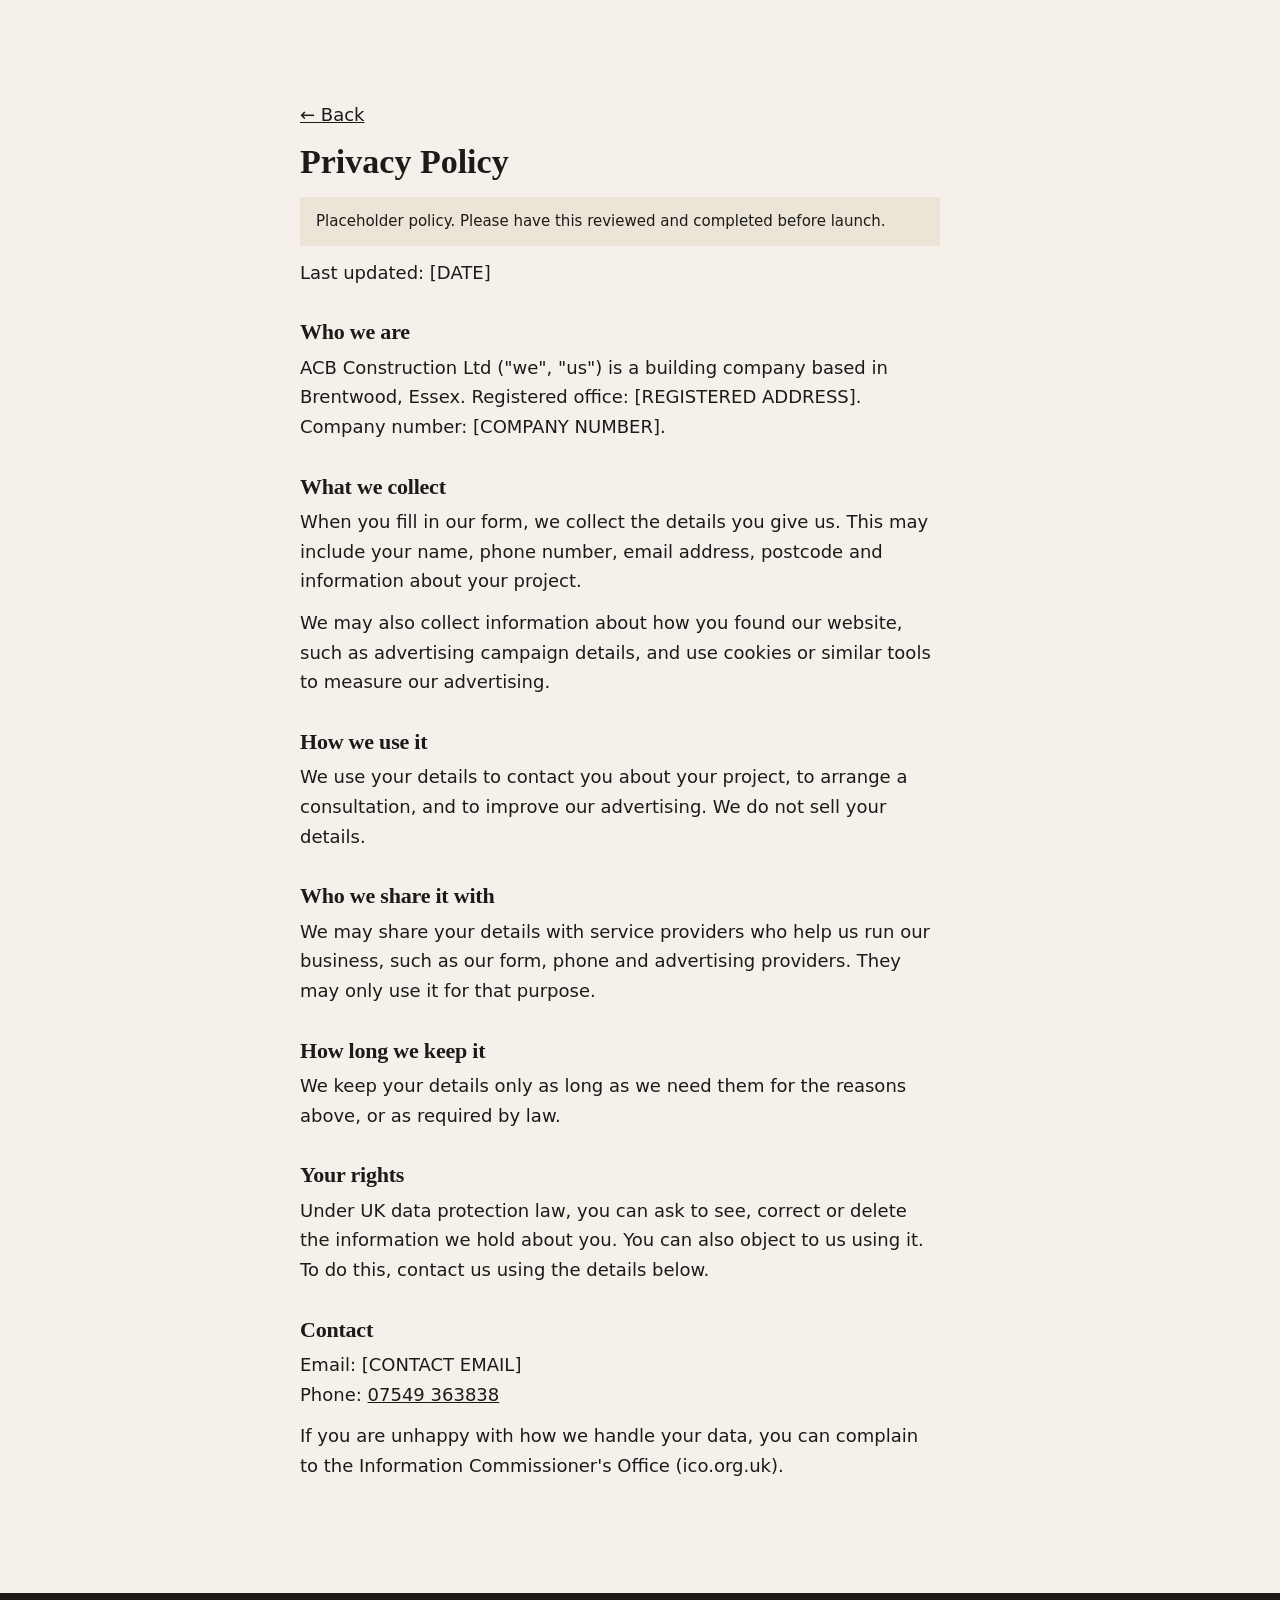
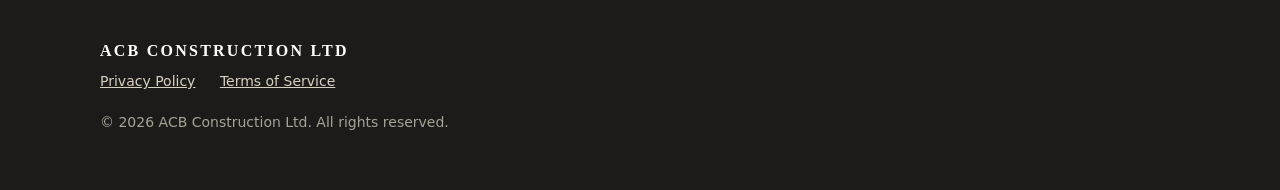
==== privacy.html @ 12256f3c "Serve funnel from site root with clean URLs Move pages out of /funnel so the landing page is at / an" ====
<!DOCTYPE html>
<html lang="en-GB">
<head>
  <meta charset="UTF-8">
  <meta name="viewport" content="width=device-width, initial-scale=1">
  <title>Privacy Policy | ACB Construction</title>
  <meta name="robots" content="noindex, nofollow">
  <link rel="stylesheet" href="/styles.css">

  <!-- GTM / META PIXEL HEAD CODE GOES HERE -->

</head>
<body>

  <!-- GTM BODY (NOSCRIPT) CODE GOES HERE -->

  <main class="section section--paper legal">
    <div class="container container--narrow">
      <p class="legal__back"><a href="/">&larr; Back</a></p>
      <h1>Privacy Policy</h1>
      <p class="legal__note">Placeholder policy. Please have this reviewed and completed before launch.</p>
      <p>Last updated: [DATE]</p>

      <h2>Who we are</h2>
      <p>ACB Construction Ltd ("we", "us") is a building company based in Brentwood, Essex. Registered office: [REGISTERED ADDRESS]. Company number: [COMPANY NUMBER].</p>

      <h2>What we collect</h2>
      <p>When you fill in our form, we collect the details you give us. This may include your name, phone number, email address, postcode and information about your project.</p>
      <p>We may also collect information about how you found our website, such as advertising campaign details, and use cookies or similar tools to measure our advertising.</p>

      <h2>How we use it</h2>
      <p>We use your details to contact you about your project, to arrange a consultation, and to improve our advertising. We do not sell your details.</p>

      <h2>Who we share it with</h2>
      <p>We may share your details with service providers who help us run our business, such as our form, phone and advertising providers. They may only use it for that purpose.</p>

      <h2>How long we keep it</h2>
      <p>We keep your details only as long as we need them for the reasons above, or as required by law.</p>

      <h2>Your rights</h2>
      <p>Under UK data protection law, you can ask to see, correct or delete the information we hold about you. You can also object to us using it. To do this, contact us using the details below.</p>

      <h2>Contact</h2>
      <p>Email: [CONTACT EMAIL]<br>Phone: <a href="tel:+447549363838">07549 363838</a></p>
      <p>If you are unhappy with how we handle your data, you can complain to the Information Commissioner's Office (ico.org.uk).</p>
    </div>
  </main>

  <footer class="footer">
    <div class="container footer__inner">
      <p class="footer__name">ACB Construction Ltd</p>
      <p class="footer__links"><a href="/privacy">Privacy Policy</a> <a href="/terms">Terms of Service</a></p>
      <p class="footer__copy">&copy; <span data-year>2026</span> ACB Construction Ltd. All rights reserved.</p>
    </div>
  </footer>

  <script src="/script.js" defer></script>
</body>
</html>
---- styles.css ----
/* ==========================================================
   ACB Construction — Funnel styles
   Mobile-first (390px). Vanilla CSS, no frameworks.

   BRAND COLOURS: the client site (aconstructionbuilds.co.uk) could not be
   loaded at build time. These are placeholder tokens (warm charcoal, stone,
   copper). Swap the values below once real brand colours are confirmed.
   ========================================================== */

:root {
  --ink: #1c1b19;          /* near-black text / dark sections */
  --ink-2: #26241f;        /* secondary dark */
  --paper: #f5f1ea;        /* off-white sections */
  --white: #ffffff;
  --stone: #d8d0c2;        /* lines, muted on dark */
  --muted: #5b574f;        /* muted text on light */
  --accent: #a8652f;       /* buttons / highlights */
  --accent-dark: #975b2a;  /* accent darkened ~10% (hover) */
  --ph: #3a3732;           /* image placeholder base */

  --font-head: "Iowan Old Style", "Palatino Linotype", Palatino, Georgia, "Noto Serif", serif;
  --font-body: system-ui, -apple-system, "Segoe UI", Roboto, "Helvetica Neue", Arial, sans-serif;

  --gutter: 24px;
  --section-y: 60px;
  --max: 1160px;
}

@media (min-width: 900px) {
  :root { --gutter: 40px; --section-y: 100px; }
}

/* ---------- Reset ---------- */
*, *::before, *::after { box-sizing: border-box; }
html { -webkit-text-size-adjust: 100%; scroll-behavior: smooth; }
@media (prefers-reduced-motion: reduce) { html { scroll-behavior: auto; } }
body {
  margin: 0;
  background: var(--paper);
  color: var(--ink);
  font-family: var(--font-body);
  font-size: 17px;
  line-height: 1.65;
  overflow-x: hidden;
}
@media (min-width: 900px) { body { font-size: 18px; } }
img { display: block; max-width: 100%; }
a { color: inherit; }
h1, h2, h3 { margin: 0; line-height: 1.15; }
h2 { font-family: var(--font-head); font-weight: 600; font-size: 28px; letter-spacing: -0.01em; }
@media (min-width: 900px) { h2 { font-size: 40px; } }
h3 { font-size: 18px; font-weight: 700; }
p { margin: 0; }
ul, ol { margin: 0; padding: 0; list-style: none; }

:focus-visible { outline: 3px solid var(--accent); outline-offset: 3px; }

/* ---------- Layout ---------- */
.container { width: 100%; max-width: var(--max); margin: 0 auto; padding: 0 var(--gutter); }
.container--narrow { max-width: 760px; }
.section { padding: var(--section-y) 0; }
.section--paper { background: var(--paper); }
.section--dark { background: var(--ink); color: var(--white); }
.lead { margin-top: 12px; font-size: 1.05em; color: var(--muted); max-width: 640px; }
.section--dark .lead { color: var(--stone); }

/* ---------- Buttons ---------- */
.btn {
  display: block;
  width: 100%;
  padding: 18px 28px;
  border: 0;
  border-radius: 4px;
  font: 700 17px/1.2 var(--font-body);
  text-align: center;
  text-decoration: none;
  cursor: pointer;
  transition: background-color .15s ease;
}
.btn--primary { background: var(--accent); color: var(--white); }
.btn--primary:hover { background: var(--accent-dark); }
@media (min-width: 640px) {
  .btn { display: inline-block; width: auto; }
}

/* ---------- Image placeholders ---------- */
.ph {
  position: relative;
  display: flex;
  align-items: center;
  justify-content: center;
  min-height: 400px;
  background-color: var(--ph);
  background-image: repeating-linear-gradient(135deg, rgba(255,255,255,.04) 0 2px, transparent 2px 22px);
  color: rgba(255,255,255,.7);
}
.ph__label {
  max-width: 34ch;
  padding: 0 24px;
  font: 600 12px/1.5 var(--font-body);
  letter-spacing: .08em;
  text-transform: uppercase;
  text-align: center;
}
.slot { font-style: italic; opacity: .8; }
.slot-inline { background: rgba(168,101,47,.2); padding: 0 4px; }

/* ---------- Hero ---------- */
.hero {
  position: relative;
  min-height: 80vh;
  min-height: 80svh;
  display: flex;
  flex-direction: column;
  color: var(--white);
  background: var(--ink);
  overflow: hidden;
}
@media (min-width: 900px) { .hero { min-height: 94vh; } }
.hero__img {
  position: absolute; inset: 0;
  width: 100%; height: 100%;
  min-height: 0;
  object-fit: cover;
}
.hero__img .ph__label { position: absolute; top: 16px; right: 16px; padding: 0; max-width: 26ch; text-align: right; font-size: 10px; opacity: .5; }
.hero__overlay {
  position: absolute; inset: 0;
  background: rgba(20,18,15,.58);
}
.hero__inner {
  position: relative;
  flex: 1;
  display: flex;
  flex-direction: column;
  align-items: center;
  justify-content: center;
  text-align: center;
  max-width: 860px;
  margin: 0 auto;
  padding: 56px var(--gutter) 40px;
  width: 100%;
}
.brand-mark {
  font: 600 15px/1 var(--font-head);
  letter-spacing: .22em;
  text-transform: uppercase;
  margin-bottom: 32px;
}
.eyebrow {
  font-size: 13px;
  font-weight: 600;
  letter-spacing: .1em;
  text-transform: uppercase;
  color: var(--stone);
  max-width: 34ch;
  margin-bottom: 16px;
}
.hero h1 {
  font-family: var(--font-head);
  font-weight: 700;
  font-size: 36px;
  letter-spacing: -0.015em;
}
@media (min-width: 900px) { .hero h1 { font-size: 56px; } }
.hero__sub {
  margin-top: 18px;
  max-width: 560px;
  color: #ece6dc;
}
.hero .btn { margin-top: 28px; }
.friction { margin-top: 12px; font-size: 14px; color: var(--stone); }
.hero__call { margin-top: 10px; font-size: 15px; }
.hero__call a, .form-call a, .help a { font-weight: 700; text-underline-offset: 3px; }

/* ---------- Trust strip ---------- */
.trust-strip {
  position: relative;
  display: flex;
  flex-wrap: wrap;
  justify-content: center;
  gap: 6px 0;
  padding: 16px var(--gutter);
  border-top: 1px solid rgba(255,255,255,.18);
  font-size: 13px;
  font-weight: 600;
  letter-spacing: .03em;
  color: var(--white);
}
.trust-strip li { padding: 0 14px; position: relative; }
.trust-strip li + li::before {
  content: "";
  position: absolute; left: 0; top: 50%;
  width: 4px; height: 4px; margin-top: -2px;
  background: var(--accent);
  border-radius: 50%;
}
.trust-strip--bar { background: var(--ink-2); border-top: 0; padding: 20px var(--gutter); }

/* ---------- Form ---------- */
.form-section h2, .form-section .lead { text-align: center; margin-left: auto; margin-right: auto; }
.form-embed {
  margin-top: 32px;
  min-height: 745px;
  background: var(--white);
  border-radius: 8px;
  border: 1px solid #e4ddd0;
  overflow: hidden;
}
.form-embed iframe { display: block; width: 100%; min-height: 745px; border: 0; }
.form-embed__placeholder {
  min-height: 745px;
  display: flex;
  flex-direction: column;
  align-items: center;
  justify-content: center;
  gap: 8px;
  padding: 24px;
  text-align: center;
  color: var(--muted);
  background-image: repeating-linear-gradient(135deg, rgba(0,0,0,.025) 0 2px, transparent 2px 22px);
}
.form-call { margin-top: 20px; text-align: center; color: var(--muted); }

/* ---------- Problem ---------- */
.pains {
  margin-top: 40px;
  display: grid;
  gap: 0;
  border-top: 1px solid rgba(255,255,255,.15);
}
.pain { padding: 24px 0; border-bottom: 1px solid rgba(255,255,255,.15); }
.pain h3 { font-size: 19px; margin-bottom: 6px; }
.pain p { color: var(--stone); max-width: 52ch; }
@media (min-width: 900px) {
  .pains { grid-template-columns: 1fr 1fr; column-gap: 64px; }
  .pain { padding: 32px 0; }
}

/* ---------- Mechanism ---------- */
.mechanism { position: relative; background: var(--ink); color: var(--white); }
.mechanism__img { width: 100%; height: 56vh; min-height: 400px; object-fit: cover; }
.mechanism__panel {
  background: var(--ink-2);
  padding: var(--section-y) var(--gutter);
}
.mech-points { margin-top: 32px; display: grid; gap: 24px; counter-reset: mech; }
.mech-points li {
  padding-left: 20px;
  border-left: 3px solid var(--accent);
}
.mech-points h3 { margin-bottom: 4px; }
.mech-points p { color: var(--stone); }
.mechanism .lead { color: var(--stone); }
@media (min-width: 900px) {
  .mechanism { min-height: 720px; }
  .mechanism__img { position: absolute; inset: 0; height: 100%; }
  .mechanism__panel {
    position: relative;
    width: 520px;
    margin-left: auto;
    min-height: 720px;
    padding: 80px 56px;
    background: rgba(28,27,25,.94);
    display: flex;
    flex-direction: column;
    justify-content: center;
  }
}

/* ---------- How it works ---------- */
.steps {
  margin: 40px 0;
  display: grid;
  gap: 32px;
}
.step { border-top: 2px solid var(--ink); padding-top: 18px; }
.step__num {
  display: block;
  font: 700 14px/1 var(--font-body);
  letter-spacing: .1em;
  color: var(--accent);
  margin-bottom: 12px;
}
.step h3 { margin-bottom: 6px; font-size: 20px; }
.step p { color: var(--muted); }
@media (min-width: 900px) {
  .steps { grid-template-columns: 1.15fr 1fr 1fr; gap: 48px; }
}

/* ---------- Split (What you get) ---------- */
.split { display: grid; background: var(--white); }
.split__img { width: 100%; height: 100%; min-height: 400px; object-fit: cover; }
.split__body { padding: var(--section-y) var(--gutter); }
.ticks { margin: 28px 0 36px; display: grid; gap: 16px; max-width: 640px; }
.ticks li { position: relative; padding-left: 30px; }
.ticks li::before {
  content: "";
  position: absolute; left: 2px; top: .5em;
  width: 12px; height: 7px;
  border-left: 2.5px solid var(--accent);
  border-bottom: 2.5px solid var(--accent);
  transform: rotate(-45deg);
}
@media (min-width: 900px) {
  .split { grid-template-columns: 1fr 1fr; min-height: 640px; }
  .split__body { padding: 96px 64px; align-self: center; }
}

/* ---------- Proof ---------- */
.proof { background: var(--ink); color: var(--white); padding-top: var(--section-y); }
.proof__head { margin-bottom: 40px; }
.proof .lead { color: var(--stone); }
.gallery { display: grid; gap: 2px; }
.gallery__item { position: relative; margin: 0; }
.gallery__item .ph, .gallery__item img { width: 100%; height: 420px; min-height: 400px; object-fit: cover; }
.gallery__item figcaption {
  position: absolute; left: 0; right: 0; bottom: 0;
  padding: 40px 20px 16px;
  background: linear-gradient(to top, rgba(0,0,0,.7), transparent);
  font-size: 14px;
  font-weight: 600;
}
.quote-overlay {
  position: absolute; inset: auto 0 0 0;
  margin: 0;
  padding: 28px 24px;
  background: rgba(20,18,15,.86);
}
.quote-overlay p { font: italic 500 20px/1.45 var(--font-head); }
.quote-overlay cite { display: block; margin-top: 10px; font-style: normal; font-size: 14px; color: var(--stone); }
@media (min-width: 760px) {
  .gallery { grid-template-columns: 1fr 1fr; }
  .gallery__item .ph, .gallery__item img { height: 50vw; max-height: 620px; }
}
.figures {
  display: grid;
  grid-template-columns: 1fr 1fr;
  gap: 32px 24px;
  padding-top: 48px;
  padding-bottom: var(--section-y);
}
.figures li { border-top: 1px solid rgba(255,255,255,.2); padding-top: 14px; }
.figures strong { display: block; font: 700 30px/1.1 var(--font-head); }
.figures span { font-size: 14px; color: var(--stone); }
.figures .slot strong { font-size: 22px; }
@media (min-width: 900px) { .figures { grid-template-columns: repeat(4, 1fr); } .figures strong { font-size: 40px; } }
.proof--tight .proof__head { margin-bottom: 32px; }
.proof--tight .gallery { padding-bottom: 0; }

/* ---------- FAQ ---------- */
.faq { margin-top: 32px; border-top: 1px solid #d9d0c1; }
.faq__item { border-bottom: 1px solid #d9d0c1; }
.faq__q {
  width: 100%;
  display: flex;
  justify-content: space-between;
  align-items: center;
  gap: 16px;
  padding: 20px 0;
  background: none;
  border: 0;
  font: 700 17px/1.4 var(--font-body);
  color: var(--ink);
  text-align: left;
  cursor: pointer;
}
.faq__q::after {
  content: "+";
  flex: 0 0 auto;
  font-size: 24px;
  font-weight: 400;
  color: var(--accent);
  line-height: 1;
}
.faq__q[aria-expanded="true"]::after { content: "\2212"; }
.faq__a { padding: 0 0 22px; color: var(--muted); max-width: 640px; }

/* ---------- Final CTA ---------- */
.final {
  position: relative;
  min-height: 560px;
  display: flex;
  align-items: center;
  justify-content: center;
  color: var(--white);
  text-align: center;
  overflow: hidden;
}
.final__img { position: absolute; inset: 0; width: 100%; height: 100%; object-fit: cover; }
.final__img .ph__label { position: absolute; bottom: 24px; opacity: .55; }
.final__overlay { position: absolute; inset: 0; background: rgba(20,18,15,.6); }
.final__inner { position: relative; padding: var(--section-y) var(--gutter); max-width: 720px; width: 100%; }
.final .lead { color: #ece6dc; margin: 12px auto 28px; }
@media (min-width: 900px) { .final { min-height: 75vh; } }

/* ---------- Footer ---------- */
.footer { background: var(--ink); color: var(--stone); padding: 48px 0 56px; font-size: 14px; }
.footer__inner { display: grid; gap: 10px; }
.footer__name { color: var(--white); font: 600 16px/1.2 var(--font-head); letter-spacing: .14em; text-transform: uppercase; }
.footer__links a { margin-right: 20px; }
.footer__copy { margin-top: 8px; opacity: .75; }

/* ---------- Sticky CTA ---------- */
.sticky-cta {
  position: fixed;
  left: 0; right: 0; bottom: 0;
  z-index: 50;
  display: flex;
  gap: 8px;
  padding: 10px 12px calc(10px + env(safe-area-inset-bottom));
  background: rgba(28,27,25,.96);
  transform: translateY(110%);
  transition: transform .2s ease;
}
.sticky-cta.is-visible { transform: translateY(0); }
.sticky-cta .btn { flex: 1; padding: 15px 16px; }
.sticky-cta__call {
  flex: 0 0 auto;
  display: flex;
  align-items: center;
  padding: 0 20px;
  border-radius: 4px;
  background: var(--white);
  color: var(--ink);
  font-weight: 700;
  text-decoration: none;
}
.sticky-cta__call:hover { background: #e6e6e6; }
@media (min-width: 900px) {
  .sticky-cta { justify-content: center; padding: 12px; }
  .sticky-cta .btn { flex: 0 0 auto; }
}
body.has-sticky { padding-bottom: 76px; }

/* ---------- Thank-you ---------- */
.thanks-hero { padding-top: 56px; }
.thanks-hero h1 {
  font-family: var(--font-head);
  font-size: 34px;
  font-weight: 700;
  letter-spacing: -0.01em;
}
@media (min-width: 900px) { .thanks-hero h1 { font-size: 48px; } }
.next-steps { margin: 36px 0 28px; display: grid; gap: 20px; }
.next-steps li {
  padding: 22px 22px 22px 20px;
  border-left: 3px solid var(--accent);
  background: var(--ink-2);
}
.next-steps p { color: #ece6dc; }
.reinforce { font-weight: 700; }
.help { margin-top: 14px; color: var(--stone); }

/* ---------- Legal ---------- */
.legal h1 { font-family: var(--font-head); font-size: 34px; margin-bottom: 16px; }
.legal h2 { font-size: 22px; margin: 32px 0 8px; }
.legal p { margin-bottom: 12px; max-width: 640px; }
.legal__back { margin-bottom: 24px; }
.legal__note { padding: 12px 16px; background: #ece4d6; font-size: 15px; }

/* Mobile tidy-ups */
@media (max-width: 639px) {
  .hero__img .ph__label { display: none; }
  .trust-strip li + li::before { display: none; }
  .trust-strip { flex-direction: column; align-items: center; gap: 4px; }
}
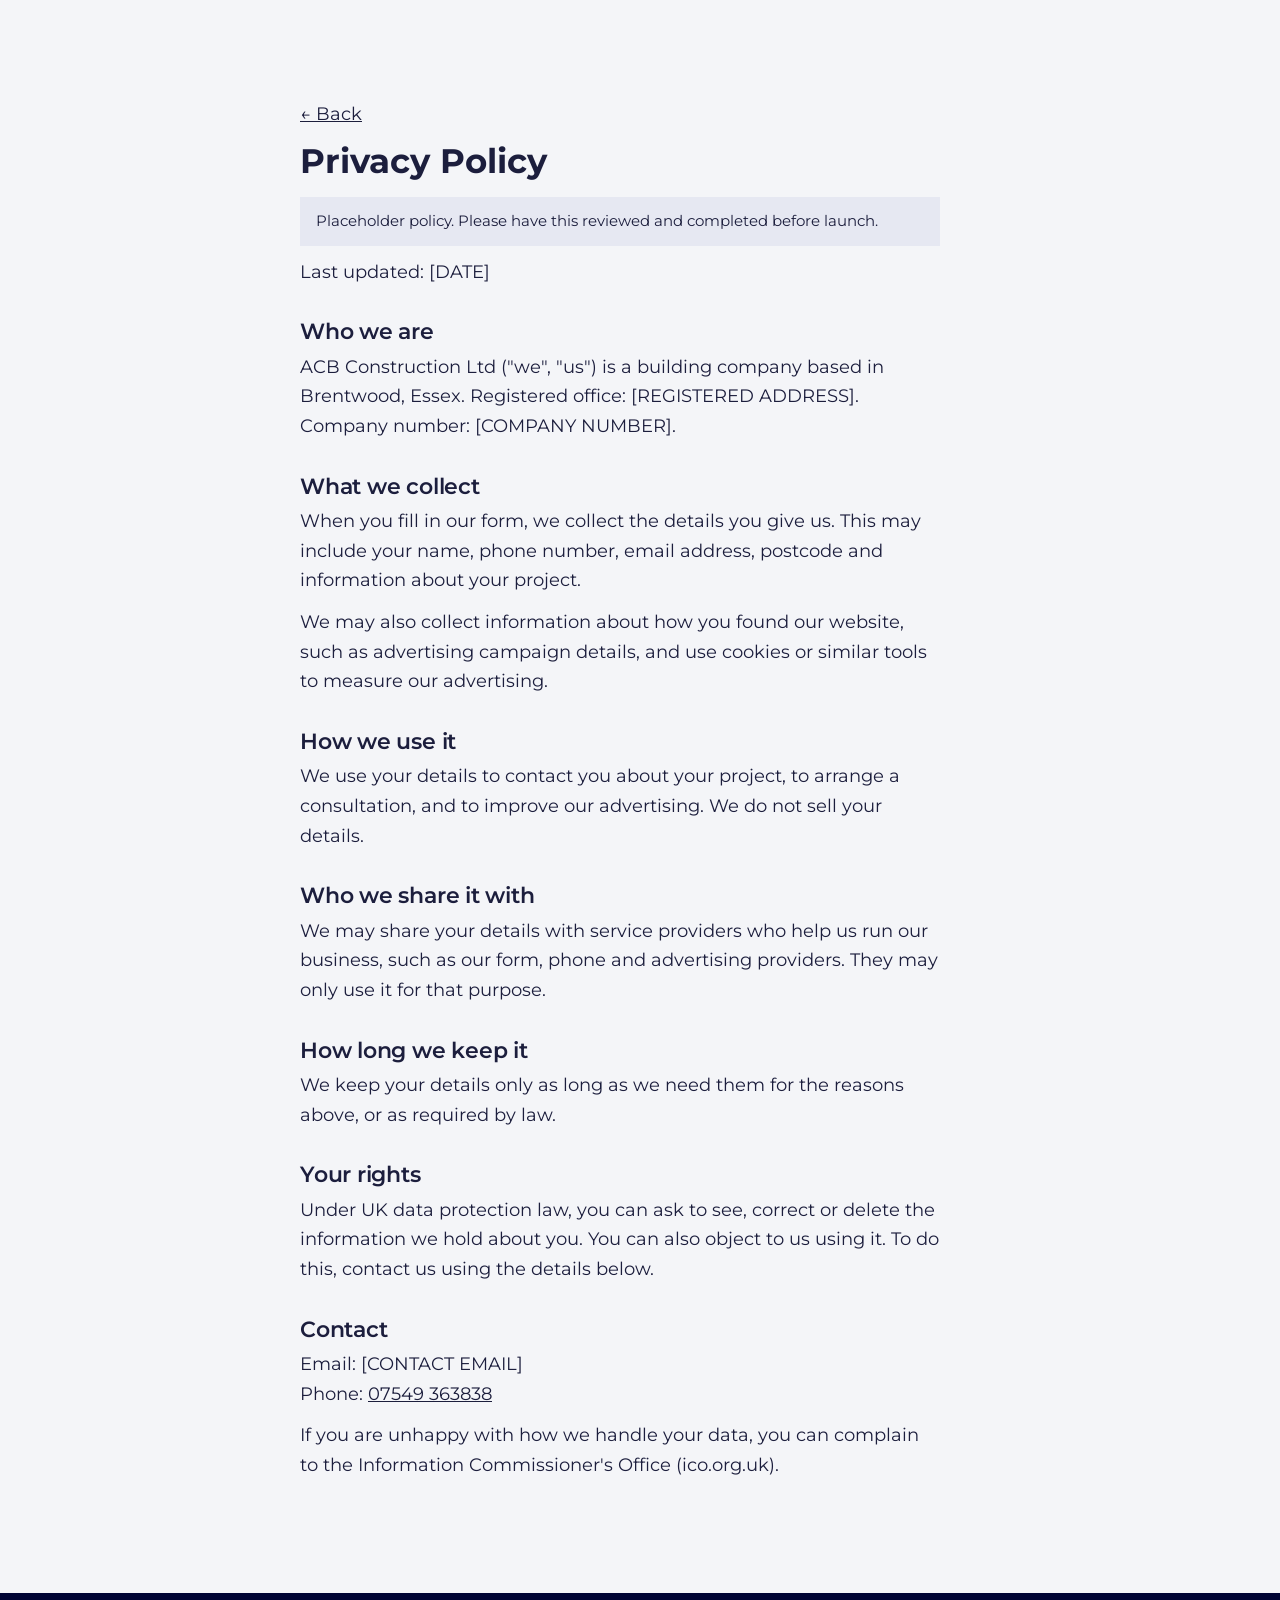
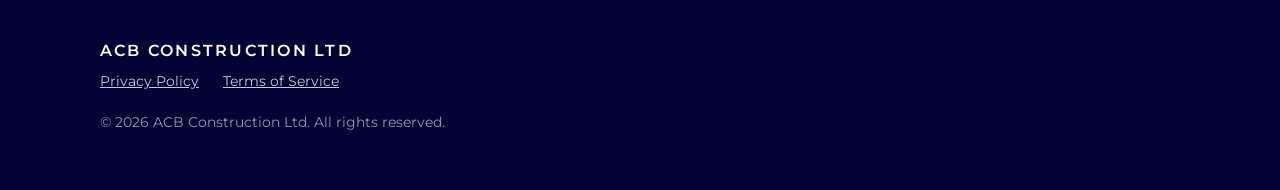
==== commit c953ca93: "Apply ACB brand colours (navy #000433) and Montserrat Co-Authored-By: Claude Opus 5.5 <noreply@anthr" ====
--- a/privacy.html
+++ b/privacy.html
@@ -5,6 +5,9 @@
   <meta name="viewport" content="width=device-width, initial-scale=1">
   <title>Privacy Policy | ACB Construction</title>
   <meta name="robots" content="noindex, nofollow">
+  <link rel="preconnect" href="https://fonts.googleapis.com">
+  <link rel="preconnect" href="https://fonts.gstatic.com" crossorigin>
+  <link rel="stylesheet" href="https://fonts.googleapis.com/css2?family=Montserrat:wght@400;500;600;700&display=swap">
   <link rel="stylesheet" href="/styles.css">
 
   <!-- GTM / META PIXEL HEAD CODE GOES HERE -->
--- a/styles.css
+++ b/styles.css
@@ -2,24 +2,24 @@
    ACB Construction — Funnel styles
    Mobile-first (390px). Vanilla CSS, no frameworks.
 
-   BRAND COLOURS: the client site (aconstructionbuilds.co.uk) could not be
-   loaded at build time. These are placeholder tokens (warm charcoal, stone,
-   copper). Swap the values below once real brand colours are confirmed.
+   BRAND: ACB navy (#000433) + white, Montserrat — taken from acbconstruction.co.uk.
    ========================================================== */
 
 :root {
-  --ink: #1c1b19;          /* near-black text / dark sections */
-  --ink-2: #26241f;        /* secondary dark */
-  --paper: #f5f1ea;        /* off-white sections */
+  --ink: #000433;          /* ACB brand navy: dark sections, headings */
+  --ink-2: #0b1046;        /* secondary navy */
+  --text: #1c1e3d;         /* body text on light */
+  --paper: #f4f5f8;        /* cool off-white sections */
   --white: #ffffff;
-  --stone: #d8d0c2;        /* lines, muted on dark */
-  --muted: #5b574f;        /* muted text on light */
-  --accent: #a8652f;       /* buttons / highlights */
-  --accent-dark: #975b2a;  /* accent darkened ~10% (hover) */
-  --ph: #3a3732;           /* image placeholder base */
-
-  --font-head: "Iowan Old Style", "Palatino Linotype", Palatino, Georgia, "Noto Serif", serif;
-  --font-body: system-ui, -apple-system, "Segoe UI", Roboto, "Helvetica Neue", Arial, sans-serif;
+  --stone: #c5c8d9;        /* lines, muted text on navy */
+  --muted: #55586e;        /* muted text on light */
+  --accent: #000433;       /* buttons: brand navy */
+  --accent-dark: #00022b;  /* navy darkened ~10% (hover) */
+  --hi: #9aa1d6;           /* highlight on navy (rules, numbers) */
+  --ph: #1c1e3d;           /* image placeholder base */
+
+  --font-head: "Montserrat", system-ui, -apple-system, "Segoe UI", Roboto, Arial, sans-serif;
+  --font-body: "Montserrat", system-ui, -apple-system, "Segoe UI", Roboto, Arial, sans-serif;
 
   --gutter: 24px;
   --section-y: 60px;
@@ -37,7 +37,7 @@
 body {
   margin: 0;
   background: var(--paper);
-  color: var(--ink);
+  color: var(--text);
   font-family: var(--font-body);
   font-size: 17px;
   line-height: 1.65;
@@ -53,7 +53,7 @@
 p { margin: 0; }
 ul, ol { margin: 0; padding: 0; list-style: none; }
 
-:focus-visible { outline: 3px solid var(--accent); outline-offset: 3px; }
+:focus-visible { outline: 3px solid #6f7bd8; outline-offset: 3px; }
 
 /* ---------- Layout ---------- */
 .container { width: 100%; max-width: var(--max); margin: 0 auto; padding: 0 var(--gutter); }
@@ -77,7 +77,9 @@
   cursor: pointer;
   transition: background-color .15s ease;
 }
-.btn--primary { background: var(--accent); color: var(--white); }
+.btn--primary { background: var(--accent); color: var(--white); border: 1px solid var(--accent); }
+/* On photos and navy sections: navy button with a thin white outline (as on the main site) */
+.hero .btn--primary, .final .btn--primary, .sticky-cta .btn--primary, .section--dark .btn--primary { border-color: rgba(255,255,255,.75); }
 .btn--primary:hover { background: var(--accent-dark); }
 @media (min-width: 640px) {
   .btn { display: inline-block; width: auto; }
@@ -103,7 +105,7 @@
   text-align: center;
 }
 .slot { font-style: italic; opacity: .8; }
-.slot-inline { background: rgba(168,101,47,.2); padding: 0 4px; }
+.slot-inline { background: rgba(154,161,214,.25); padding: 0 4px; }
 
 /* ---------- Hero ---------- */
 .hero {
@@ -126,7 +128,7 @@
 .hero__img .ph__label { position: absolute; top: 16px; right: 16px; padding: 0; max-width: 26ch; text-align: right; font-size: 10px; opacity: .5; }
 .hero__overlay {
   position: absolute; inset: 0;
-  background: rgba(20,18,15,.58);
+  background: rgba(0,4,51,.55);
 }
 .hero__inner {
   position: relative;
@@ -166,7 +168,7 @@
 .hero__sub {
   margin-top: 18px;
   max-width: 560px;
-  color: #ece6dc;
+  color: #e6e8f2;
 }
 .hero .btn { margin-top: 28px; }
 .friction { margin-top: 12px; font-size: 14px; color: var(--stone); }
@@ -192,7 +194,7 @@
   content: "";
   position: absolute; left: 0; top: 50%;
   width: 4px; height: 4px; margin-top: -2px;
-  background: var(--accent);
+  background: var(--hi);
   border-radius: 50%;
 }
 .trust-strip--bar { background: var(--ink-2); border-top: 0; padding: 20px var(--gutter); }
@@ -204,7 +206,7 @@
   min-height: 745px;
   background: var(--white);
   border-radius: 8px;
-  border: 1px solid #e4ddd0;
+  border: 1px solid #dfe1ea;
   overflow: hidden;
 }
 .form-embed iframe { display: block; width: 100%; min-height: 745px; border: 0; }
@@ -247,7 +249,7 @@
 .mech-points { margin-top: 32px; display: grid; gap: 24px; counter-reset: mech; }
 .mech-points li {
   padding-left: 20px;
-  border-left: 3px solid var(--accent);
+  border-left: 3px solid var(--hi);
 }
 .mech-points h3 { margin-bottom: 4px; }
 .mech-points p { color: var(--stone); }
@@ -261,7 +263,7 @@
     margin-left: auto;
     min-height: 720px;
     padding: 80px 56px;
-    background: rgba(28,27,25,.94);
+    background: rgba(0,4,51,.94);
     display: flex;
     flex-direction: column;
     justify-content: center;
@@ -279,7 +281,7 @@
   display: block;
   font: 700 14px/1 var(--font-body);
   letter-spacing: .1em;
-  color: var(--accent);
+  color: var(--muted);
   margin-bottom: 12px;
 }
 .step h3 { margin-bottom: 6px; font-size: 20px; }
@@ -325,7 +327,7 @@
   position: absolute; inset: auto 0 0 0;
   margin: 0;
   padding: 28px 24px;
-  background: rgba(20,18,15,.86);
+  background: rgba(0,4,51,.86);
 }
 .quote-overlay p { font: italic 500 20px/1.45 var(--font-head); }
 .quote-overlay cite { display: block; margin-top: 10px; font-style: normal; font-size: 14px; color: var(--stone); }
@@ -349,8 +351,8 @@
 .proof--tight .gallery { padding-bottom: 0; }
 
 /* ---------- FAQ ---------- */
-.faq { margin-top: 32px; border-top: 1px solid #d9d0c1; }
-.faq__item { border-bottom: 1px solid #d9d0c1; }
+.faq { margin-top: 32px; border-top: 1px solid #dcdee8; }
+.faq__item { border-bottom: 1px solid #dcdee8; }
 .faq__q {
   width: 100%;
   display: flex;
@@ -389,9 +391,9 @@
 }
 .final__img { position: absolute; inset: 0; width: 100%; height: 100%; object-fit: cover; }
 .final__img .ph__label { position: absolute; bottom: 24px; opacity: .55; }
-.final__overlay { position: absolute; inset: 0; background: rgba(20,18,15,.6); }
+.final__overlay { position: absolute; inset: 0; background: rgba(0,4,51,.55); }
 .final__inner { position: relative; padding: var(--section-y) var(--gutter); max-width: 720px; width: 100%; }
-.final .lead { color: #ece6dc; margin: 12px auto 28px; }
+.final .lead { color: #e6e8f2; margin: 12px auto 28px; }
 @media (min-width: 900px) { .final { min-height: 75vh; } }
 
 /* ---------- Footer ---------- */
@@ -409,7 +411,7 @@
   display: flex;
   gap: 8px;
   padding: 10px 12px calc(10px + env(safe-area-inset-bottom));
-  background: rgba(28,27,25,.96);
+  background: rgba(0,4,51,.97);
   transform: translateY(110%);
   transition: transform .2s ease;
 }
@@ -445,10 +447,10 @@
 .next-steps { margin: 36px 0 28px; display: grid; gap: 20px; }
 .next-steps li {
   padding: 22px 22px 22px 20px;
-  border-left: 3px solid var(--accent);
+  border-left: 3px solid var(--hi);
   background: var(--ink-2);
 }
-.next-steps p { color: #ece6dc; }
+.next-steps p { color: #e6e8f2; }
 .reinforce { font-weight: 700; }
 .help { margin-top: 14px; color: var(--stone); }
 
@@ -457,7 +459,7 @@
 .legal h2 { font-size: 22px; margin: 32px 0 8px; }
 .legal p { margin-bottom: 12px; max-width: 640px; }
 .legal__back { margin-bottom: 24px; }
-.legal__note { padding: 12px 16px; background: #ece4d6; font-size: 15px; }
+.legal__note { padding: 12px 16px; background: #e6e8f2; font-size: 15px; }
 
 /* Mobile tidy-ups */
 @media (max-width: 639px) {
@@ -465,3 +467,4 @@
   .trust-strip li + li::before { display: none; }
   .trust-strip { flex-direction: column; align-items: center; gap: 4px; }
 }
+.next-steps .step__num { color: var(--hi); }
